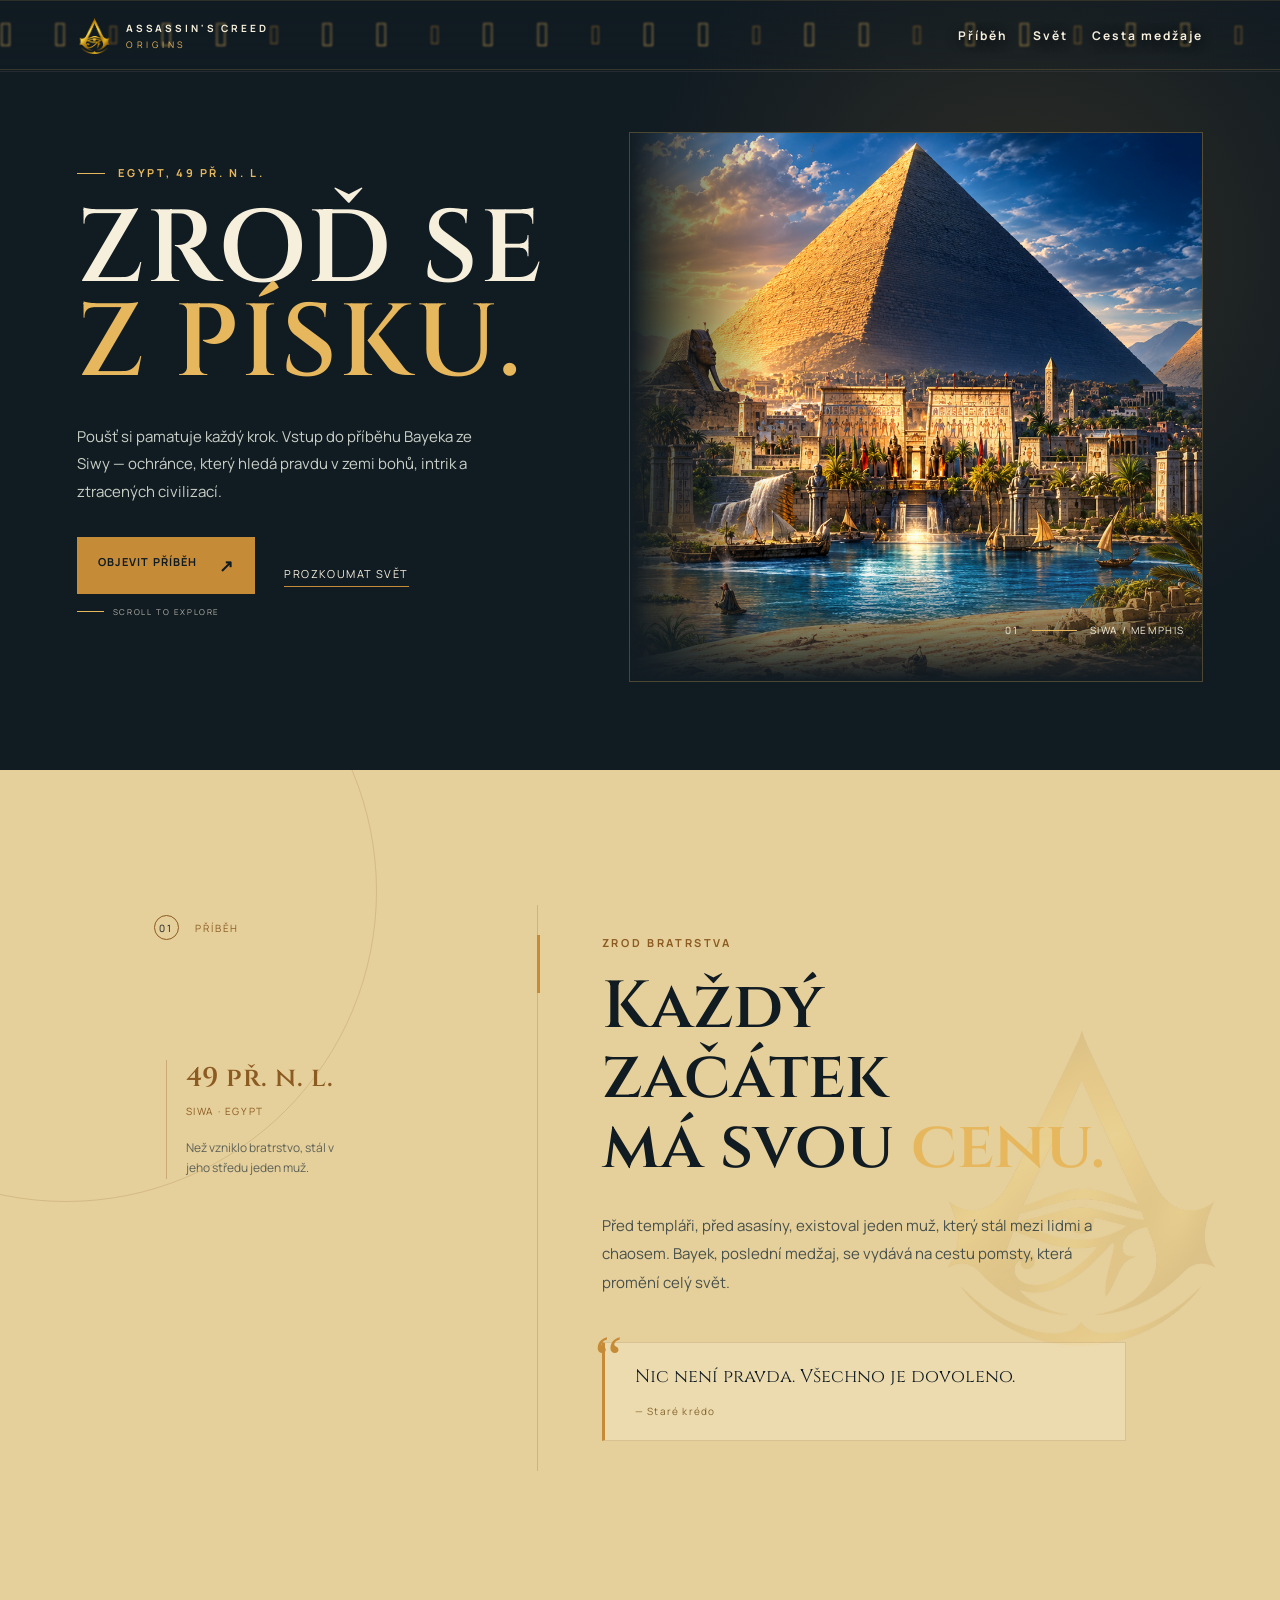
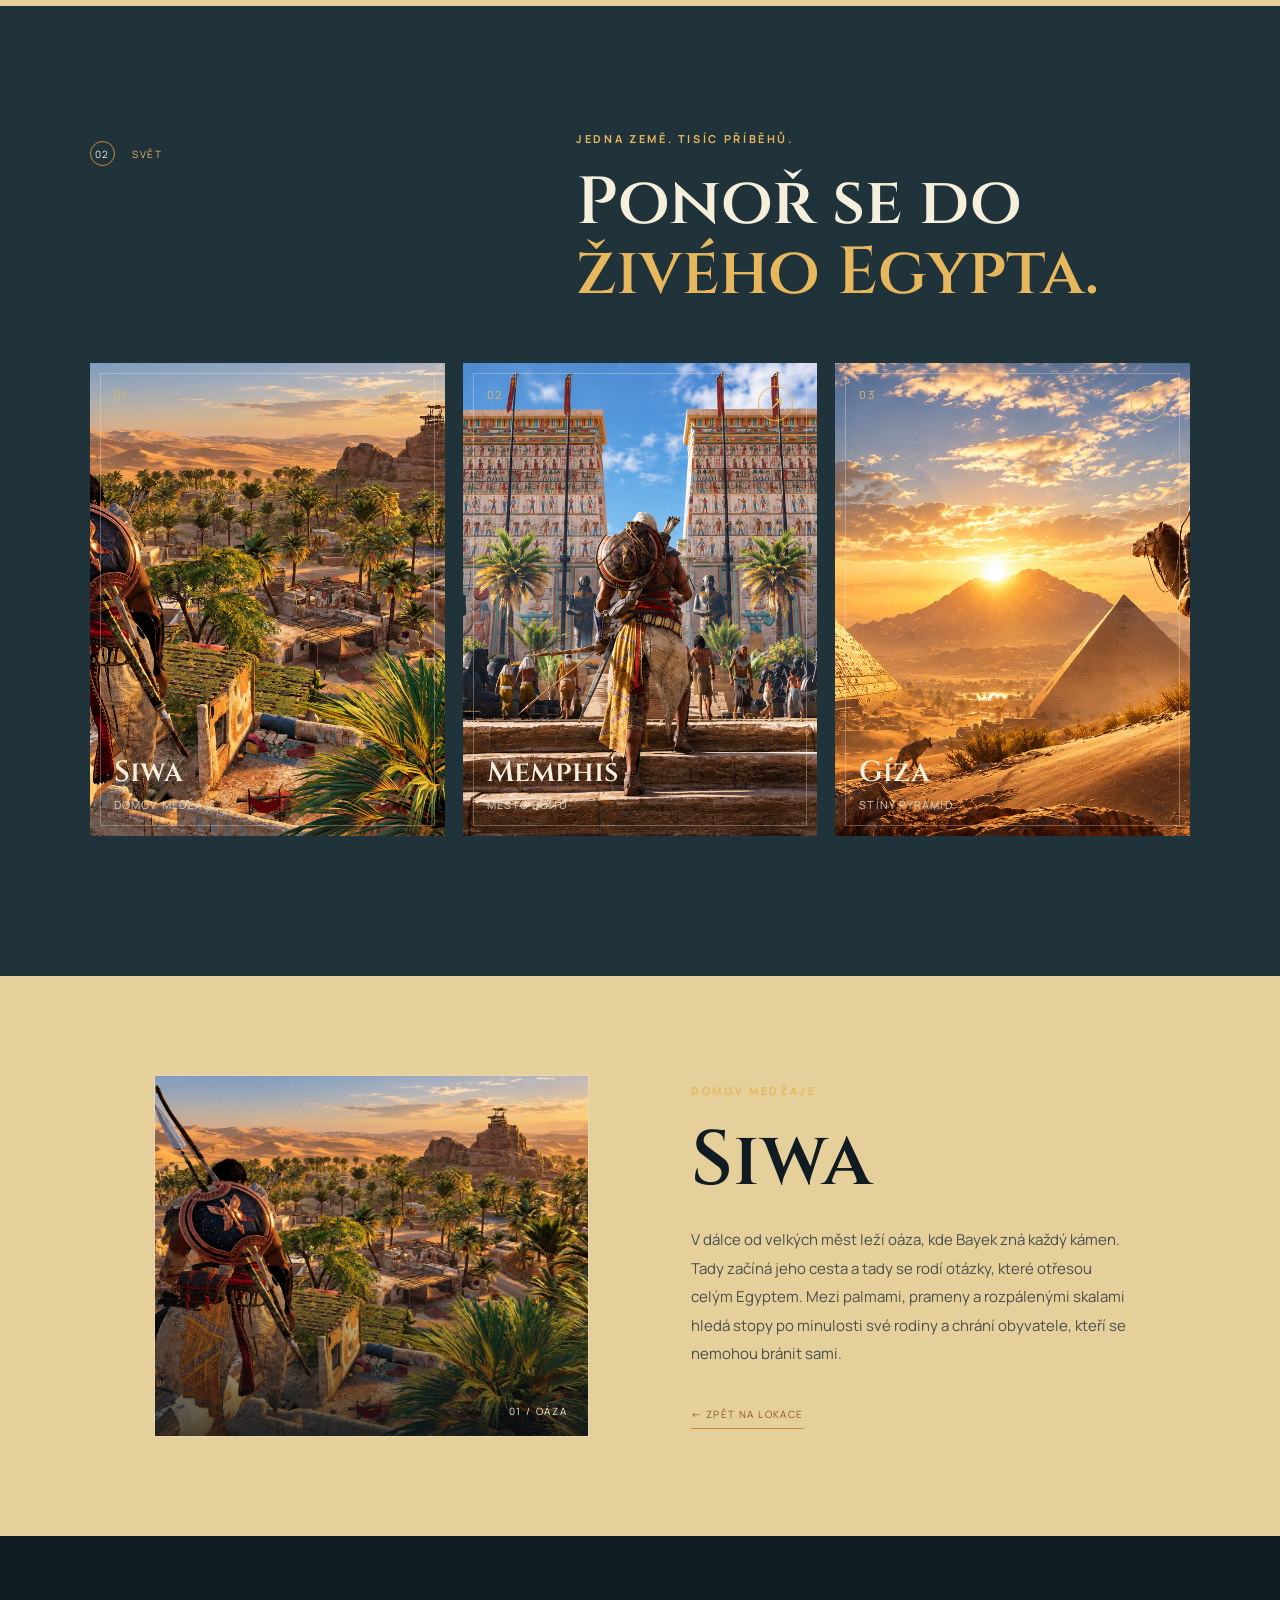
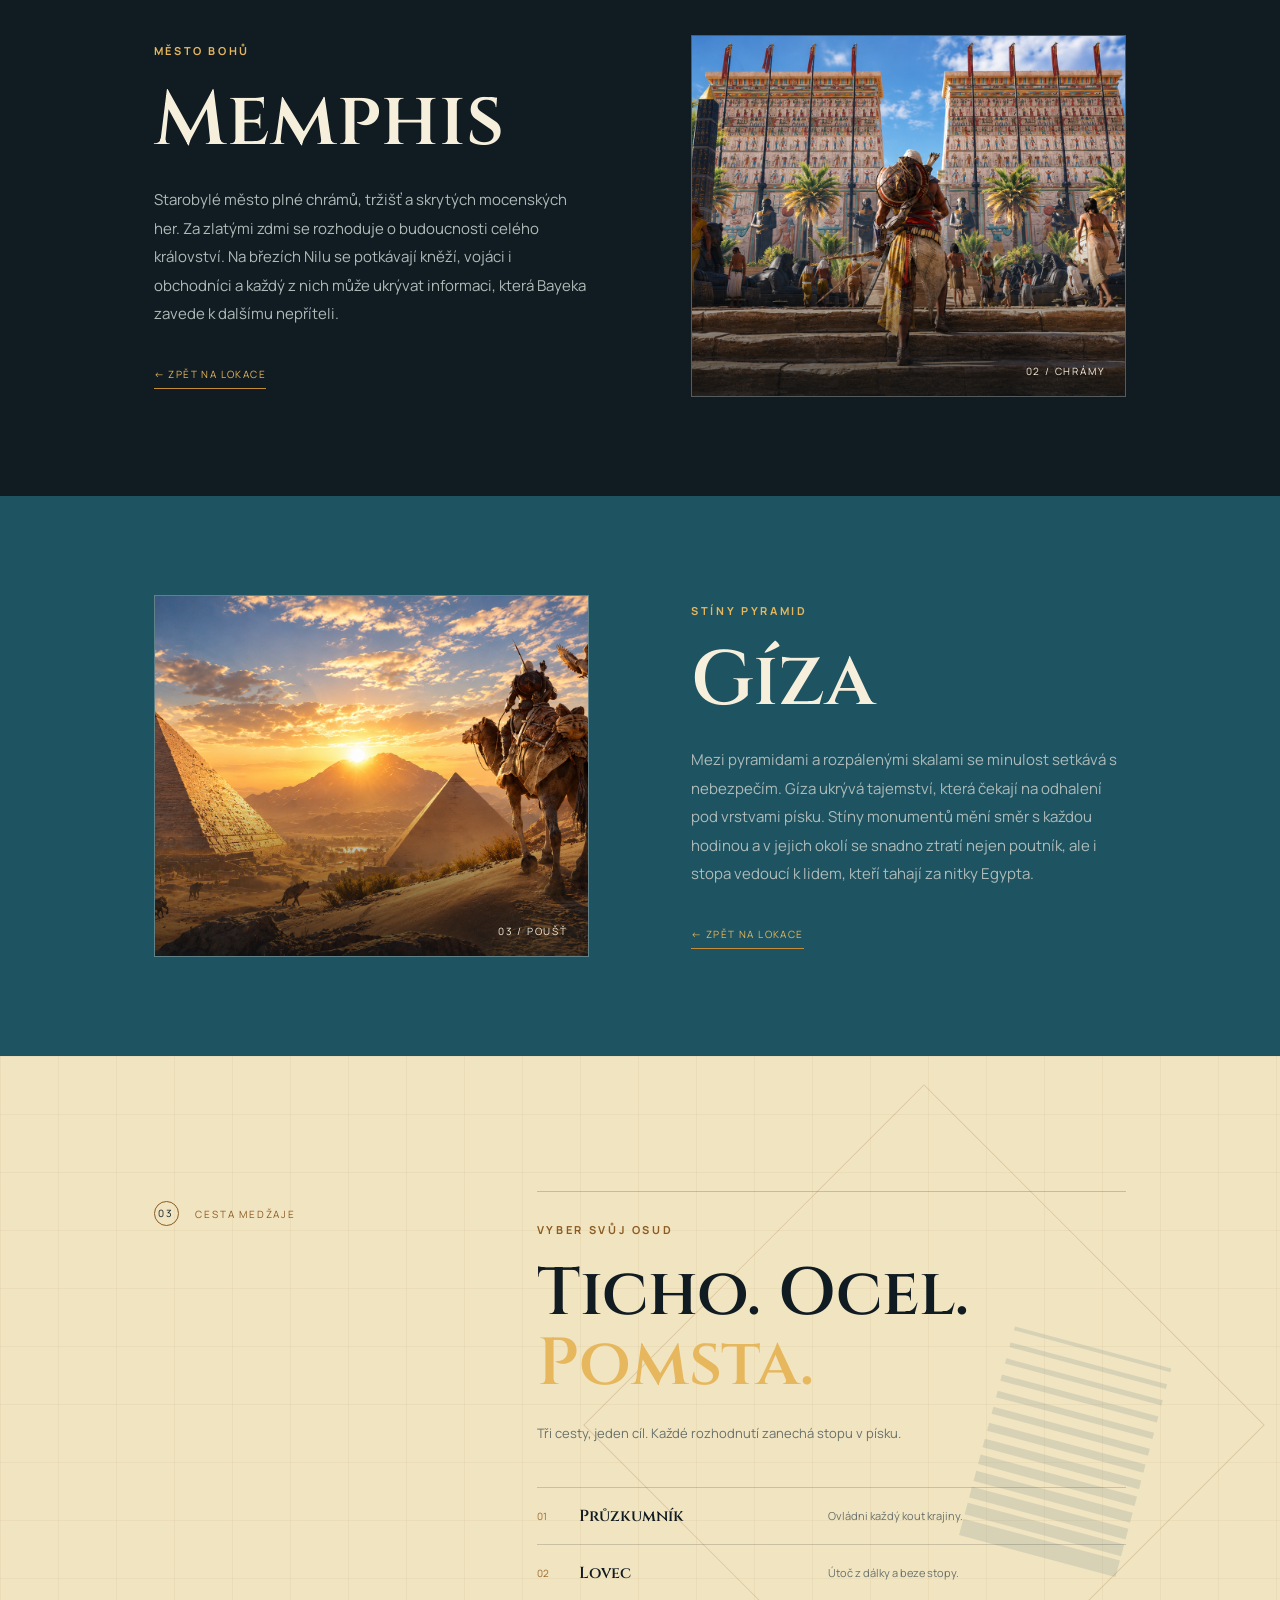
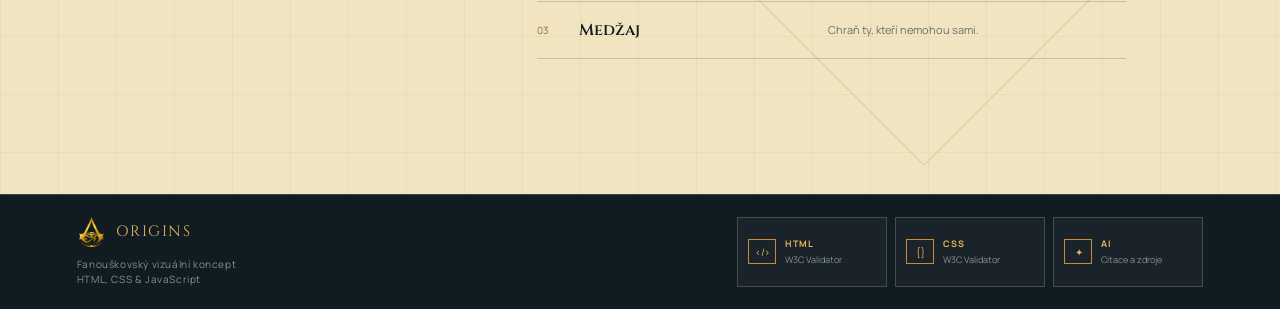
==== index.html @ 83dea623 "Expand location descriptions Co-authored-by: Copilot <223556219+Copilot@users.noreply.github.com>" ====
<!doctype html>
<html lang="cs">

<head>
  <meta charset="utf-8">
  <meta name="viewport" content="width=device-width, initial-scale=1">
  <meta name="description"
    content="Fanouškovský vizuální koncept pro Assassin's Creed Origins — cesta Bayeka po starověkém Egyptě.">
  <title>Origins — Zroď se z písku</title>
  <link rel="icon" type="image/svg+xml" href="favicon.svg">
  <link rel="preconnect" href="https://fonts.googleapis.com">
  <link rel="preconnect" href="https://fonts.gstatic.com" crossorigin>
  <link
    href="https://fonts.googleapis.com/css2?family=Cinzel:wght@500;600;700;800&family=Manrope:wght@400;500;600;700&display=swap"
    rel="stylesheet">
  <link rel="stylesheet" href="styles.css">
</head>

<body>
  <div class="site-shell">
    <header class="site-header">
      <a class="brand" href="#top" aria-label="Origins, úvod">
        <img class="brand-mark" src="images/logo.png" alt="">
        <span class="brand-copy">
          <strong>ASSASSIN'S CREED</strong>
          <small>ORIGINS</small>
        </span>
      </a>

      <nav class="main-nav" aria-label="Hlavní navigace">
        <a href="#pribeh">Příběh</a>
        <a href="#svet">Svět</a>
        <a href="#cesta">Cesta medžaje</a>
      </nav>
    </header>

    <main id="top">
      <section class="hero" aria-labelledby="hero-title">
        <div class="hero-copy">
          <p class="eyebrow"><span></span> Egypt, 49 př. n. l.</p>
          <h1 id="hero-title">ZROĎ SE<br><em>Z PÍSKU.</em></h1>
          <p class="hero-intro">Poušť si pamatuje každý krok. Vstup do příběhu Bayeka ze Siwy — ochránce, který hledá
            pravdu v zemi bohů, intrik a ztracených civilizací.</p>
          <div class="hero-actions">
            <div class="primary-action-group">
              <a class="button button-primary" href="#pribeh">Objevit příběh <span aria-hidden="true">↗</span></a>
              <div class="scroll-cue" aria-hidden="true"><span></span> SCROLL TO EXPLORE</div>
            </div>
            <a class="text-link" href="#svet">Prozkoumat svět</a>
          </div>
        </div>
        <div class="hero-art">
          <img class="hero-image" src="images/intro.png"
            alt="Egyptská krajina s pyramidami, vodou a chrámem při západu slunce">
          <div class="hero-caption"><span>01</span><span class="caption-line"></span><span>SIWA / MEMPHIS</span></div>
        </div>
      </section>

      <section class="hieroglyph-strip" aria-label="Pohyblivý pás egyptských hieroglyfů">
        <div class="hieroglyph-track" aria-hidden="true">
          <div class="glyph-run">
            <span>𓂀</span><span>𓆣</span><span>𓅃</span><span>𓋹</span><span>𓇳</span><span>𓊹</span><span>𓏏</span><span>𓆓</span><span>𓅓</span><span>𓎛</span><span>𓂋</span><span>𓃀</span>
          </div>
          <div class="glyph-run">
            <span>𓂀</span><span>𓆣</span><span>𓅃</span><span>𓋹</span><span>𓇳</span><span>𓊹</span><span>𓏏</span><span>𓆓</span><span>𓅓</span><span>𓎛</span><span>𓂋</span><span>𓃀</span>
          </div>
          <div class="glyph-run">
            <span>𓂀</span><span>𓆣</span><span>𓅃</span><span>𓋹</span><span>𓇳</span><span>𓊹</span><span>𓏏</span><span>𓆓</span><span>𓅓</span><span>𓎛</span><span>𓂋</span><span>𓃀</span>
          </div>
          <div class="glyph-run">
            <span>𓂀</span><span>𓆣</span><span>𓅃</span><span>𓋹</span><span>𓇳</span><span>𓊹</span><span>𓏏</span><span>𓆓</span><span>𓅓</span><span>𓎛</span><span>𓂋</span><span>𓃀</span>
          </div>
        </div>
      </section>

      <section class="intro-section section-grid" id="pribeh" aria-labelledby="story-title">
        <div class="story-aside">
          <div class="section-label"><span>01</span> PŘÍBĚH</div>
          <div class="story-aside-copy">
            <strong>49 př. n. l.</strong>
            <span>Siwa · Egypt</span>
            <p>Než vzniklo bratrstvo, stál v jeho středu jeden muž.</p>
          </div>
        </div>
        <div class="section-content story-content">
          <p class="eyebrow">Zrod bratrstva</p>
          <h2 id="story-title">Každý začátek<br>má svou <em>cenu.</em></h2>
          <p class="body-copy">Před templáři, před asasíny, existoval jeden muž, který stál mezi lidmi a chaosem. Bayek,
            poslední medžaj, se vydává na cestu pomsty, která promění celý svět.</p>
          <div class="quote">
            <span class="quote-mark">“</span>
            <p>Nic není pravda. Všechno je dovoleno.</p>
            <small>— Staré krédo</small>
          </div>
        </div>
      </section>

      <section class="world-section" id="svet" aria-labelledby="world-title">
        <div class="world-heading">
          <div class="section-label"><span>02</span> SVĚT</div>
          <div>
            <p class="eyebrow">Jedna země. Tisíc příběhů.</p>
            <h2 id="world-title">Ponoř se do<br><em>živého Egypta.</em></h2>
          </div>
        </div>
        <div class="location-grid">
          <article class="location-card card-siwa" data-target="siwa" tabindex="0">
            <img class="location-image" src="images/siwa.png" alt="Pouštní krajina v Siwě">
            <div class="card-number">01</div>
            <div class="card-info">
              <h3>Siwa</h3>
              <p>Domov medžaje</p>
            </div>
            <a href="#siwa" aria-label="Více o Siwě">↗</a>
          </article>
          <article class="location-card card-memphis" data-target="memphis" tabindex="0">
            <img class="location-image" src="images/memphis.png" alt="Starověký Memphis v Egyptě">
            <div class="card-number">02</div>
            <div class="card-info">
              <h3>Memphis</h3>
              <p>Město bohů</p>
            </div>
            <a href="#memphis" aria-label="Více o Memphisu">↗</a>
          </article>
          <article class="location-card card-giza" data-target="giza" tabindex="0">
            <img class="location-image" src="images/Gíza.png" alt="Pyramidy v Gíze">
            <div class="card-number">03</div>
            <div class="card-info">
              <h3>Gíza</h3>
              <p>Stíny pyramid</p>
            </div>
            <a href="#giza" aria-label="Více o Gíze">↗</a>
          </article>
        </div>
      </section>

      <section class="location-detail detail-siwa" id="siwa" aria-labelledby="siwa-title">
        <div class="detail-image">
          <img src="images/siwa.png" alt="Pouštní krajina v Siwě">
          <span>01 / OÁZA</span>
        </div>
        <div class="detail-copy">
          <p class="eyebrow">Domov medžaje</p>
          <h2 id="siwa-title">Siwa</h2>
          <p>V dálce od velkých měst leží oáza, kde Bayek zná každý kámen. Tady začíná jeho cesta a tady se rodí otázky,
            které otřesou celým Egyptem. Mezi palmami, prameny a rozpálenými skalami hledá stopy po minulosti své rodiny
            a chrání obyvatele, kteří se nemohou bránit sami.</p>
          <a class="detail-back" href="#svet">← Zpět na lokace</a>
        </div>
      </section>

      <section class="location-detail detail-memphis" id="memphis" aria-labelledby="memphis-title">
        <div class="detail-copy">
          <p class="eyebrow">Město bohů</p>
          <h2 id="memphis-title">Memphis</h2>
          <p>Starobylé město plné chrámů, tržišť a skrytých mocenských her. Za zlatými zdmi se rozhoduje o budoucnosti
            celého království. Na březích Nilu se potkávají kněží, vojáci i obchodníci a každý z nich může ukrývat
            informaci, která Bayeka zavede k dalšímu nepříteli.</p>
          <a class="detail-back" href="#svet">← Zpět na lokace</a>
        </div>
        <div class="detail-image">
          <img src="images/memphis.png" alt="Starověký Memphis v Egyptě">
          <span>02 / CHRÁMY</span>
        </div>
      </section>

      <section class="location-detail detail-giza" id="giza" aria-labelledby="giza-title">
        <div class="detail-image">
          <img src="images/Gíza.png" alt="Pyramidy v Gíze s jezdcem na velbloudu">
          <span>03 / POUŠŤ</span>
        </div>
        <div class="detail-copy">
          <p class="eyebrow">Stíny pyramid</p>
          <h2 id="giza-title">Gíza</h2>
          <p>Mezi pyramidami a rozpálenými skalami se minulost setkává s nebezpečím. Gíza ukrývá tajemství, která čekají
            na odhalení pod vrstvami písku. Stíny monumentů mění směr s každou hodinou a v jejich okolí se snadno ztratí
            nejen poutník, ale i stopa vedoucí k lidem, kteří tahají za nitky Egypta.</p>
          <a class="detail-back" href="#svet">← Zpět na lokace</a>
        </div>
      </section>

      <section class="path-section section-grid" id="cesta" aria-labelledby="path-title">
        <div class="section-label"><span>03</span> CESTA MEDŽAJE</div>
        <div class="section-content path-content">
          <p class="eyebrow">Vyber svůj osud</p>
          <h2 id="path-title">Ticho. Ocel.<br><em>Pomsta.</em></h2>
          <p class="path-intro">Tři cesty, jeden cíl. Každé rozhodnutí zanechá stopu v písku.</p>
          <div class="path-list">
            <div><span>01</span><strong>Průzkumník</strong><small>Ovládni každý kout krajiny.</small></div>
            <div><span>02</span><strong>Lovec</strong><small>Útoč z dálky a beze stopy.</small></div>
            <div><span>03</span><strong>Medžaj</strong><small>Chraň ty, kteří nemohou sami.</small></div>
          </div>
        </div>
        <div class="scarab" aria-hidden="true">𓆣</div>
      </section>
    </main>

    <footer class="site-footer">
      <div class="footer-intro">
        <div class="footer-brand">
          <img src="images/logo.png" alt="Logo projektu Origins">
          <span>ORIGINS</span>
        </div>
        <p>Fanouškovský vizuální koncept<br>HTML, CSS &amp; JavaScript</p>
      </div>
      <div class="footer-tools" aria-label="Validace a dokumentace projektu">
        <a class="footer-tool" href="https://validator.w3.org/nu/" target="_blank" rel="noopener noreferrer"
          aria-label="Otevřít HTML validator W3C">
          <span class="validator-icon">&lt;/&gt;</span>
          <span><strong>HTML</strong><small>W3C Validator</small></span>
        </a>
        <a class="footer-tool" href="https://jigsaw.w3.org/css-validator/" target="_blank" rel="noopener noreferrer"
          aria-label="Otevřít CSS validator W3C">
          <span class="validator-icon">{ }</span>
          <span><strong>CSS</strong><small>W3C Validator</small></span>
        </a>
        <a class="footer-tool footer-citation" href="CITACE.md" aria-label="Otevřít AI citace a zdroje">
          <span class="validator-icon">✦</span>
          <span><strong>AI</strong><small>Citace a zdroje</small></span>
        </a>
      </div>
    </footer>
  </div>
  <script src="script.js" defer></script>
</body>

</html>
---- styles.css ----
:root {
  --ink: #111b22;
  --ink-soft: #20323a;
  --sand: #e5cf9b;
  --sand-light: #f1e4c1;
  --gold: #c68b37;
  --gold-light: #e6b75c;
  --cream: #f6efdc;
  --blue: #1e5362;
  --line: rgba(246, 239, 220, .2);
  --display: "Cinzel", Georgia, serif;
  --body: "Manrope", Arial, sans-serif;
}

* {
  box-sizing: border-box;
}

html {
  scroll-behavior: smooth;
}

body {
  margin: 0;
  color: var(--cream);
  background: var(--ink);
  font-family: var(--body);
}

::selection {
  background: var(--gold);
  color: var(--ink);
}

a {
  color: inherit;
  text-decoration: none;
}

.site-shell {
  overflow: hidden;
  background: var(--ink);
}

.site-header {
  align-items: center;
  background: linear-gradient(180deg, rgba(17, 27, 34, .42), rgba(17, 27, 34, .18));
  border-bottom: 1px solid rgba(246, 239, 220, .08);
  display: flex;
  justify-content: space-between;
  left: 0;
  padding: 17px 6vw;
  position: fixed;
  right: 0;
  top: 0;
  z-index: 4;
}

.brand {
  align-items: center;
  display: flex;
  gap: 13px;
}

.brand-mark {
  height: 36px;
  object-fit: contain;
  width: 36px;
}

.brand-copy {
  display: grid;
  letter-spacing: .18em;
}

.brand-copy strong {
  font-size: 10px;
}

.brand-copy small {
  color: var(--gold-light);
  font-size: 9px;
  letter-spacing: .42em;
  margin-top: 3px;
}

.main-nav {
  align-items: center;
  display: flex;
  gap: 24px;
  justify-content: flex-end;
}

.main-nav a {
  color: var(--cream);
  font-size: 12px;
  font-weight: 700;
  letter-spacing: .17em;
  padding: 10px 0;
  position: relative;
  text-shadow: 0 2px 12px rgba(0, 0, 0, .9);
  white-space: nowrap;
}

.main-nav a::after {
  background: var(--gold-light);
  bottom: 3px;
  content: "";
  height: 2px;
  left: 0;
  position: absolute;
  transform: scaleX(0);
  transform-origin: right;
  transition: transform .25s ease;
  width: 100%;
}

.main-nav a:hover::after,
.main-nav a:focus-visible::after {
  transform: scaleX(1);
  transform-origin: left;
}

.main-nav a:hover,
.main-nav a:focus-visible,
.text-link:hover,
.text-link:focus-visible {
  color: var(--gold-light);
}

.main-nav a:hover,
.main-nav a:focus-visible {
  text-shadow: 0 2px 14px rgba(230, 183, 92, .45);
}

.hero {
  background: radial-gradient(circle at 80% 33%, rgba(198, 139, 55, .16), transparent 34%), var(--ink);
  display: grid;
  grid-template-columns: 1fr 1.04fr;
  min-height: 760px;
  padding: 150px 6vw 70px;
  position: relative;
}

.hero-copy {
  align-self: center;
  max-width: 570px;
  position: relative;
  transform: translateY(-34px);
  z-index: 1;
}

.eyebrow {
  color: var(--gold-light);
  font-size: 11px;
  font-weight: 700;
  letter-spacing: .24em;
  margin: 0 0 23px;
  text-transform: uppercase;
}

.eyebrow span {
  background: var(--gold-light);
  display: inline-block;
  height: 1px;
  margin: 0 9px 3px 0;
  width: 28px;
}

h1,
h2,
h3 {
  font-family: var(--display);
  font-weight: 600;
  margin: 0;
}

h1 {
  font-size: clamp(52px, 8vw, 112px);
  letter-spacing: .02em;
  line-height: .92;
}

h1 em,
h2 em {
  color: var(--gold-light);
  font-style: normal;
}

.hero-intro {
  color: #cad0c7;
  font-size: 15px;
  line-height: 1.85;
  margin: 31px 0;
  max-width: 430px;
}

.hero-actions {
  align-items: center;
  display: flex;
  gap: 29px;
}

.primary-action-group {
  align-items: flex-start;
  display: flex;
  flex-direction: column;
}

.button {
  display: inline-flex;
  font-size: 11px;
  font-weight: 700;
  letter-spacing: .1em;
  padding: 17px 21px;
  text-transform: uppercase;
}

.button-primary {
  background: var(--gold);
  color: var(--ink);
  transition: background .25s ease, transform .25s ease, box-shadow .25s ease;
}

.button-primary:hover,
.button-primary:focus-visible {
  background: var(--gold-light);
  box-shadow: 0 10px 24px rgba(198, 139, 55, .24);
  transform: translateY(-3px);
}

.button-primary span {
  font-size: 17px;
  margin-left: 22px;
}

.text-link {
  border-bottom: 1px solid var(--gold);
  color: var(--cream);
  font-size: 11px;
  letter-spacing: .13em;
  padding-bottom: 5px;
  text-transform: uppercase;
}

.hero-art {
  align-self: center;
  border: 1px solid rgba(230, 183, 92, .28);
  height: 550px;
  overflow: hidden;
  position: relative;
  transform: translateY(-18px);
}

.hero-art::after {
  background: linear-gradient(90deg, var(--ink) 0%, transparent 24%), linear-gradient(0deg, var(--ink) 0%, transparent 20%), linear-gradient(135deg, transparent 58%, rgba(198, 139, 55, .18));
  content: "";
  inset: 0;
  position: absolute;
}

.hero-image {
  height: 100%;
  object-fit: cover;
  object-position: center 42%;
  transition: transform 1.2s cubic-bezier(.2, .8, .2, 1);
  width: 100%;
}

.hero-art:hover .hero-image {
  transform: scale(1.04);
}

.hero-caption {
  align-items: center;
  bottom: 8%;
  display: flex;
  font-size: 10px;
  gap: 13px;
  letter-spacing: .16em;
  position: absolute;
  right: 3%;
  z-index: 2;
}

.caption-line {
  background: var(--gold-light);
  display: block;
  height: 1px;
  width: 45px;
}

.scroll-cue {
  align-items: center;
  animation: scroll-cue-fade 2.4s ease-in-out infinite;
  display: flex;
  color: rgba(246, 239, 220, .72);
  font-size: 8px;
  gap: 9px;
  letter-spacing: .2em;
  margin-top: 12px;
  white-space: nowrap;
}

.scroll-cue span {
  background: var(--gold-light);
  display: block;
  height: 1px;
  width: 27px;
}

@keyframes scroll-cue-fade {
  0%, 100% {
    opacity: .45;
    transform: translateX(0);
  }

  50% {
    opacity: 1;
    transform: translateX(5px);
  }
}

.hieroglyph-strip {
  background: transparent;
  border-bottom: 1px solid rgba(230, 183, 92, .25);
  border-top: 1px solid rgba(230, 183, 92, .25);
  height: 70px;
  overflow: hidden;
  pointer-events: none;
  position: fixed;
  top: 0;
  width: 100%;
  z-index: 2;
  opacity: .92;
}

.hieroglyph-track {
  align-items: center;
  animation: glyph-marquee 24s linear infinite;
  display: flex;
  width: max-content;
  height: 100%;
  overflow: hidden;
  white-space: nowrap;
}

.glyph-run {
  align-items: center;
  color: var(--gold-light);
  display: inline-flex;
  flex-shrink: 0;
  font-family: Georgia, serif;
  font-size: 34px;
  gap: 42px;
  filter: blur(1.2px);
  line-height: 1;
  padding-right: 42px;
  will-change: transform;
}

.motto-glyphs {
  color: var(--cream);
  font-size: 25px;
  letter-spacing: .08em;
}

.glyph-run span:nth-child(3n) {
  color: var(--gold);
  font-size: 27px;
}

.moving-logo {
  display: block;
  height: 42px;
  object-fit: contain;
  width: 42px;
}

@keyframes glyph-marquee {
  from {
    transform: translateX(-50%);
  }

  to {
    transform: translateX(0);
  }
}

.section-grid {
  display: grid;
  gap: 8vw;
  grid-template-columns: 1fr 2.1fr;
  padding: 135px 12vw;
}

.section-label {
  color: var(--gold-light);
  font-size: 10px;
  letter-spacing: .18em;
  padding-top: 10px;
}

.section-label span {
  border: 1px solid var(--gold);
  border-radius: 50%;
  color: var(--cream);
  display: inline-grid;
  height: 25px;
  margin-right: 13px;
  place-items: center;
  width: 25px;
}

.story-aside {
  position: relative;
  z-index: 1;
}

.story-aside-copy {
  border-left: 1px solid rgba(140, 91, 34, .3);
  display: grid;
  gap: 8px;
  margin: 120px 0 0 12px;
  max-width: 190px;
  padding-left: 19px;
}

.story-aside-copy strong {
  color: #8c5b22;
  font-family: var(--display);
  font-size: 27px;
  font-weight: 600;
  letter-spacing: .02em;
}

.story-aside-copy span {
  color: #8c5b22;
  font-size: 10px;
  letter-spacing: .16em;
  text-transform: uppercase;
}

.story-aside-copy p {
  color: #5d6257;
  font-size: 12px;
  line-height: 1.7;
  margin: 12px 0 0;
}

.intro-section {
  background: var(--sand);
  color: var(--ink);
  min-height: 610px;
  overflow: hidden;
  position: relative;
}

.intro-section::before {
  border: 1px solid rgba(140, 91, 34, .18);
  border-radius: 50%;
  content: "";
  height: 620px;
  left: -245px;
  position: absolute;
  top: -190px;
  width: 620px;
}

.intro-section::after {
  background: url("images/logo.png") center / contain no-repeat;
  content: "";
  height: 320px;
  position: absolute;
  right: 3vw;
  top: 50%;
  transform: translateY(-50%);
  width: 320px;
  opacity: .12;
}

.intro-section .section-label,
.intro-section .eyebrow {
  color: #8c5b22;
}

.intro-section .section-label span {
  border-color: #8c5b22;
  color: var(--ink);
}

.story-content {
  border-left: 1px solid rgba(140, 91, 34, .25);
  padding: 30px 0 30px 5vw;
  position: relative;
  z-index: 1;
}

.story-content::before {
  background: var(--gold);
  content: "";
  height: 58px;
  left: -1px;
  position: absolute;
  top: 30px;
  width: 3px;
}

h2 {
  font-size: clamp(38px, 5.2vw, 72px);
  line-height: 1.05;
}

.body-copy {
  color: #47504b;
  font-size: 15px;
  line-height: 1.9;
  margin: 29px 0 0;
  max-width: 580px;
}

.quote {
  background: rgba(255, 248, 224, .28);
  border: 1px solid rgba(140, 91, 34, .2);
  border-left: 3px solid var(--gold);
  margin-top: 45px;
  max-width: 590px;
  padding: 21px 25px 20px 30px;
  position: relative;
}

.quote-mark {
  color: var(--gold);
  font-family: Georgia, serif;
  font-size: 62px;
  left: -10px;
  position: absolute;
  top: -21px;
}

.quote p {
  font-family: var(--display);
  font-size: 18px;
  margin: 0 0 9px;
}

.quote small {
  color: #85652e;
  font-size: 10px;
  letter-spacing: .12em;
}

.world-section {
  background: var(--ink-soft);
  padding: 125px 6vw 140px;
}

.world-heading {
  align-items: end;
  display: flex;
  gap: 14vw;
  margin: 0 auto 54px;
  max-width: 1100px;
}

.world-heading .section-label {
  align-self: start;
  flex: 1;
}

.world-heading>div:last-child {
  flex: 2;
}

.location-grid {
  display: grid;
  gap: 18px;
  grid-template-columns: repeat(3, 1fr);
  margin: auto;
  max-width: 1100px;
}

.location-card::after {
  border: 1px solid rgba(246, 239, 220, .3);
  content: "";
  inset: 10px;
  pointer-events: none;
  position: absolute;
  z-index: 1;
}

.location-card {
  aspect-ratio: .75;
  background-color: #36545b;
  display: flex;
  flex-direction: column;
  justify-content: space-between;
  min-height: 390px;
  overflow: hidden;
  padding: 24px;
  position: relative;
  cursor: pointer;
  transform: translateZ(0);
  transition: transform .55s cubic-bezier(.2, .8, .2, 1), box-shadow .55s ease;
}

.location-card:hover,
.location-card:focus-within {
  box-shadow: 0 30px 60px rgba(0, 0, 0, .58);
  transform: translateY(-8px);
  z-index: 5;
}

.location-image {
  height: 100%;
  inset: 0;
  object-fit: cover;
  position: absolute;
  transition: object-fit .55s ease, transform .7s cubic-bezier(.2, .8, .2, 1);
  width: 100%;
}

.location-card:hover .location-image,
.location-card:focus-within .location-image {
  object-fit: contain;
  transform: scale(1);
}

.location-card::before {
  background: linear-gradient(180deg, transparent 35%, rgba(10, 18, 22, .88));
  content: "";
  inset: 0;
  position: absolute;
}

.card-siwa {
  background-image: linear-gradient(140deg, #aa7c49, #26434d);
}

.card-memphis {
  background-image: linear-gradient(140deg, #b68b49, #183640);
}

.card-giza {
  background-image: linear-gradient(140deg, #c7a269, #324c4d);
}

.location-image,
.card-number,
.card-info,
.location-card>a {
  position: relative;
  z-index: 1;
}

.card-number,
.card-info,
.location-card>a {
  z-index: 2;
}

.location-image {
  inset: 0;
  position: absolute;
  z-index: 0;
}

.card-number {
  color: var(--gold-light);
  font-size: 11px;
  letter-spacing: .13em;
}

.card-info h3 {
  font-size: 29px;
}

.card-info p {
  color: #cdd1c5;
  font-size: 11px;
  letter-spacing: .1em;
  margin: 5px 0 0;
  text-transform: uppercase;
}

.location-card>a {
  align-self: end;
  border: 1px solid var(--gold-light);
  border-radius: 50%;
  color: var(--gold-light);
  font-size: 19px;
  height: 35px;
  line-height: 32px;
  position: absolute;
  right: 24px;
  text-align: center;
  top: 23px;
  width: 35px;
  transition: background .25s ease, color .25s ease, transform .25s ease;
}

.location-card:hover>a,
.location-card:focus-within>a {
  background: var(--gold-light);
  color: var(--ink);
  transform: rotate(45deg);
}

.location-detail {
  align-items: center;
  display: grid;
  gap: 8vw;
  grid-template-columns: 1fr 1fr;
  min-height: 560px;
  padding: 90px 12vw;
  scroll-margin-top: 110px;
}

.detail-siwa {
  background: var(--sand);
  color: var(--ink);
}

.detail-memphis {
  background: var(--ink);
  color: var(--cream);
}

.detail-giza {
  background: var(--blue);
  color: var(--cream);
}

.detail-image {
  border: 1px solid rgba(246, 239, 220, .3);
  min-height: 360px;
  overflow: hidden;
  position: relative;
}

.detail-image::after {
  background: linear-gradient(0deg, rgba(10, 18, 22, .72), transparent 48%);
  content: "";
  inset: 0;
  pointer-events: none;
  position: absolute;
}

.detail-image img {
  display: block;
  height: 100%;
  min-height: 360px;
  object-fit: cover;
  transition: transform .7s cubic-bezier(.2, .8, .2, 1);
  width: 100%;
}

.detail-image:hover img {
  transform: scale(1.06);
}

.detail-image span {
  bottom: 18px;
  color: var(--cream);
  font-size: 10px;
  letter-spacing: .18em;
  position: absolute;
  right: 20px;
  z-index: 1;
}

.detail-copy {
  max-width: 470px;
}

.detail-copy h2 {
  font-size: clamp(48px, 6vw, 82px);
  margin-bottom: 25px;
}

.detail-copy>p:not(.eyebrow) {
  color: #aebbb8;
  font-size: 15px;
  line-height: 1.9;
  margin: 0 0 32px;
}

.detail-siwa .detail-copy>p:not(.eyebrow) {
  color: #47504b;
}

.detail-back {
  border-bottom: 1px solid var(--gold);
  color: var(--gold-light);
  display: inline-block;
  font-size: 10px;
  letter-spacing: .14em;
  padding-bottom: 7px;
  text-transform: uppercase;
}

.detail-siwa .detail-back {
  color: #8c5b22;
}

.path-section {
  background:
    linear-gradient(90deg, rgba(140, 91, 34, .06) 1px, transparent 1px) 0 0 / 58px 58px,
    linear-gradient(rgba(140, 91, 34, .06) 1px, transparent 1px) 0 0 / 58px 58px,
    var(--sand-light);
  color: var(--ink);
  min-height: 650px;
  overflow: hidden;
  position: relative;
}

.path-section::before {
  border: 1px solid rgba(140, 91, 34, .2);
  content: "";
  height: 480px;
  position: absolute;
  right: 9%;
  top: 50%;
  transform: translateY(-50%) rotate(45deg);
  width: 480px;
}

.path-section .section-label,
.path-section .eyebrow {
  color: #8c5b22;
}

.path-section .section-label span {
  border-color: #8c5b22;
  color: var(--ink);
}

.path-content {
  border-top: 1px solid rgba(17, 27, 34, .2);
  padding-top: 30px;
  position: relative;
  z-index: 1;
}

.path-intro {
  color: #68706a;
  font-size: 13px;
  line-height: 1.7;
  margin: 22px 0 0;
  max-width: 390px;
}

.path-list {
  margin-top: 43px;
  max-width: 600px;
}

.path-list div {
  align-items: center;
  border-top: 1px solid rgba(17, 27, 34, .18);
  display: grid;
  grid-template-columns: 42px 1fr 1.2fr;
  padding: 17px 0;
  transition: background-color .3s ease, padding .3s ease;
}

.path-list div:hover {
  background: rgba(255, 248, 224, .62);
  padding-left: 13px;
  padding-right: 13px;
}

.path-list div:last-child {
  border-bottom: 1px solid rgba(17, 27, 34, .18);
}

.path-list span {
  color: #9b6a2d;
  font-size: 10px;
}

.path-list strong {
  font-family: var(--display);
  font-size: 16px;
  font-weight: 600;
}

.path-list small {
  color: #68706a;
  font-size: 11px;
}

.scarab {
  color: rgba(30, 83, 98, .12);
  font-size: 300px;
  position: absolute;
  right: 8%;
  top: 25%;
  transform: rotate(15deg);
  animation: scarab-float 7s ease-in-out infinite;
}

@keyframes scarab-float {

  0%,
  100% {
    transform: translateY(0) rotate(15deg);
  }

  50% {
    transform: translateY(-18px) rotate(11deg);
  }
}

.site-footer {
  background: var(--ink);
  border-top: 1px solid var(--line);
  display: grid;
  gap: 24px;
  grid-template-columns: minmax(180px, .7fr) 1.5fr;
  padding: 22px 6vw;
}

.footer-intro {
  align-self: center;
}

.footer-brand {
  align-items: center;
  color: var(--gold-light);
  display: flex;
  font-family: var(--display);
  font-size: 15px;
  gap: 9px;
  letter-spacing: .1em;
}

.footer-brand img {
  height: 30px;
  object-fit: contain;
  width: 30px;
}

.footer-intro p {
  color: #849097;
  font-size: 10px;
  letter-spacing: .06em;
  line-height: 1.5;
  margin: 10px 0 0;
}

.footer-tools {
  display: grid;
  gap: 8px;
  grid-template-columns: repeat(3, minmax(100px, 150px));
  justify-content: end;
}

.footer-tool {
  align-items: center;
  background: rgba(246, 239, 220, .035);
  border: 1px solid var(--line);
  display: flex;
  gap: 9px;
  min-height: 52px;
  padding: 8px 10px;
  transition: background .3s ease, border-color .3s ease, transform .3s ease;
}

.footer-tool:hover,
.footer-tool:focus-visible {
  background: rgba(198, 139, 55, .16);
  border-color: var(--gold);
  transform: translateY(-2px);
}

.validator-icon {
  align-items: center;
  border: 1px solid var(--gold);
  color: var(--gold-light);
  display: inline-flex;
  font-family: var(--body);
  font-size: 10px;
  height: 25px;
  justify-content: center;
  letter-spacing: -.08em;
  width: 28px;
}

.footer-tool strong {
  color: var(--gold-light);
  display: block;
  font-size: 9px;
  letter-spacing: .12em;
}

.footer-tool small {
  color: #849097;
  display: block;
  font-size: 9px;
  margin-top: 3px;
}

@media (max-width: 760px) {
  .site-header {
    align-items: flex-start;
    padding: 14px 6vw;
  }

  .main-nav {
    flex-wrap: wrap;
    gap: 4px 18px;
    justify-content: flex-end;
    max-width: 55%;
  }

  .main-nav a {
    font-size: 9px;
    padding: 6px 0;
  }

  .hero {
    display: block;
    min-height: 760px;
    padding: 112px 8vw 105px;
  }

  .hero-copy {
    transform: translateY(-24px);
  }

  h1 {
    font-size: clamp(42px, 12vw, 52px);
    line-height: .96;
  }

  .hero-intro {
    font-size: 14px;
    line-height: 1.7;
    margin: 24px 0;
  }

  .hero-actions {
    align-items: flex-start;
    flex-wrap: wrap;
    gap: 20px;
  }

  .primary-action-group {
    width: 100%;
  }

  .hero-art {
    height: 330px;
    margin-top: 4px;
  }

  .hieroglyph-strip {
    height: 58px;
  }

  .glyph-run {
    font-size: 27px;
    gap: 28px;
    padding-right: 28px;
  }

  .scroll-cue {
    font-size: 7px;
    margin-top: 10px;
  }

  .section-grid {
    display: block;
    padding: 85px 8vw;
  }

  .intro-section {
    min-height: 0;
  }

  .intro-section::after {
    height: 190px;
    right: -35px;
    top: 23%;
    width: 190px;
  }

  .story-content {
    border-left: 0;
    padding: 0;
  }

  .story-content::before {
    display: none;
  }

  .section-label {
    margin-bottom: 47px;
  }

  .story-aside-copy {
    margin: 28px 0 44px;
    max-width: 240px;
  }

  .world-section {
    padding: 85px 8vw;
  }

  .world-heading {
    display: block;
  }

  .world-heading .section-label {
    margin-bottom: 47px;
  }

  .location-grid {
    grid-template-columns: 1fr;
  }

  .location-card {
    aspect-ratio: 1.15;
    min-height: 280px;
  }

  .location-card:hover,
  .location-card:focus-within {
    transform: translateY(-4px);
  }

  .location-detail {
    display: flex;
    flex-direction: column;
    gap: 42px;
    min-height: 0;
    padding: 75px 8vw;
  }

  .location-detail:nth-of-type(odd) .detail-image {
    order: -1;
  }

  .detail-image,
  .detail-image img {
    min-height: 260px;
    width: 100%;
  }

  .detail-copy {
    max-width: none;
  }

  .path-list div {
    gap: 8px;
    grid-template-columns: 30px 1fr;
  }

  .path-list small {
    grid-column: 2;
  }

  .path-section {
    min-height: 0;
  }

  .path-section::before {
    height: 260px;
    right: -135px;
    width: 260px;
  }

  .scarab {
    font-size: 180px;
    right: 0;
    top: 10%;
  }

  .site-footer {
    align-items: start;
    grid-template-columns: 1fr;
    gap: 20px;
    padding: 24px 8vw;
  }

  .footer-tools {
    grid-template-columns: 1fr;
    justify-content: stretch;
  }

  .footer-tool {
    min-height: 48px;
  }
}

@media (prefers-reduced-motion: reduce) {
  html {
    scroll-behavior: auto;
  }

  .hieroglyph-track,
  .scarab,
  .scroll-cue {
    animation: none;
  }
}
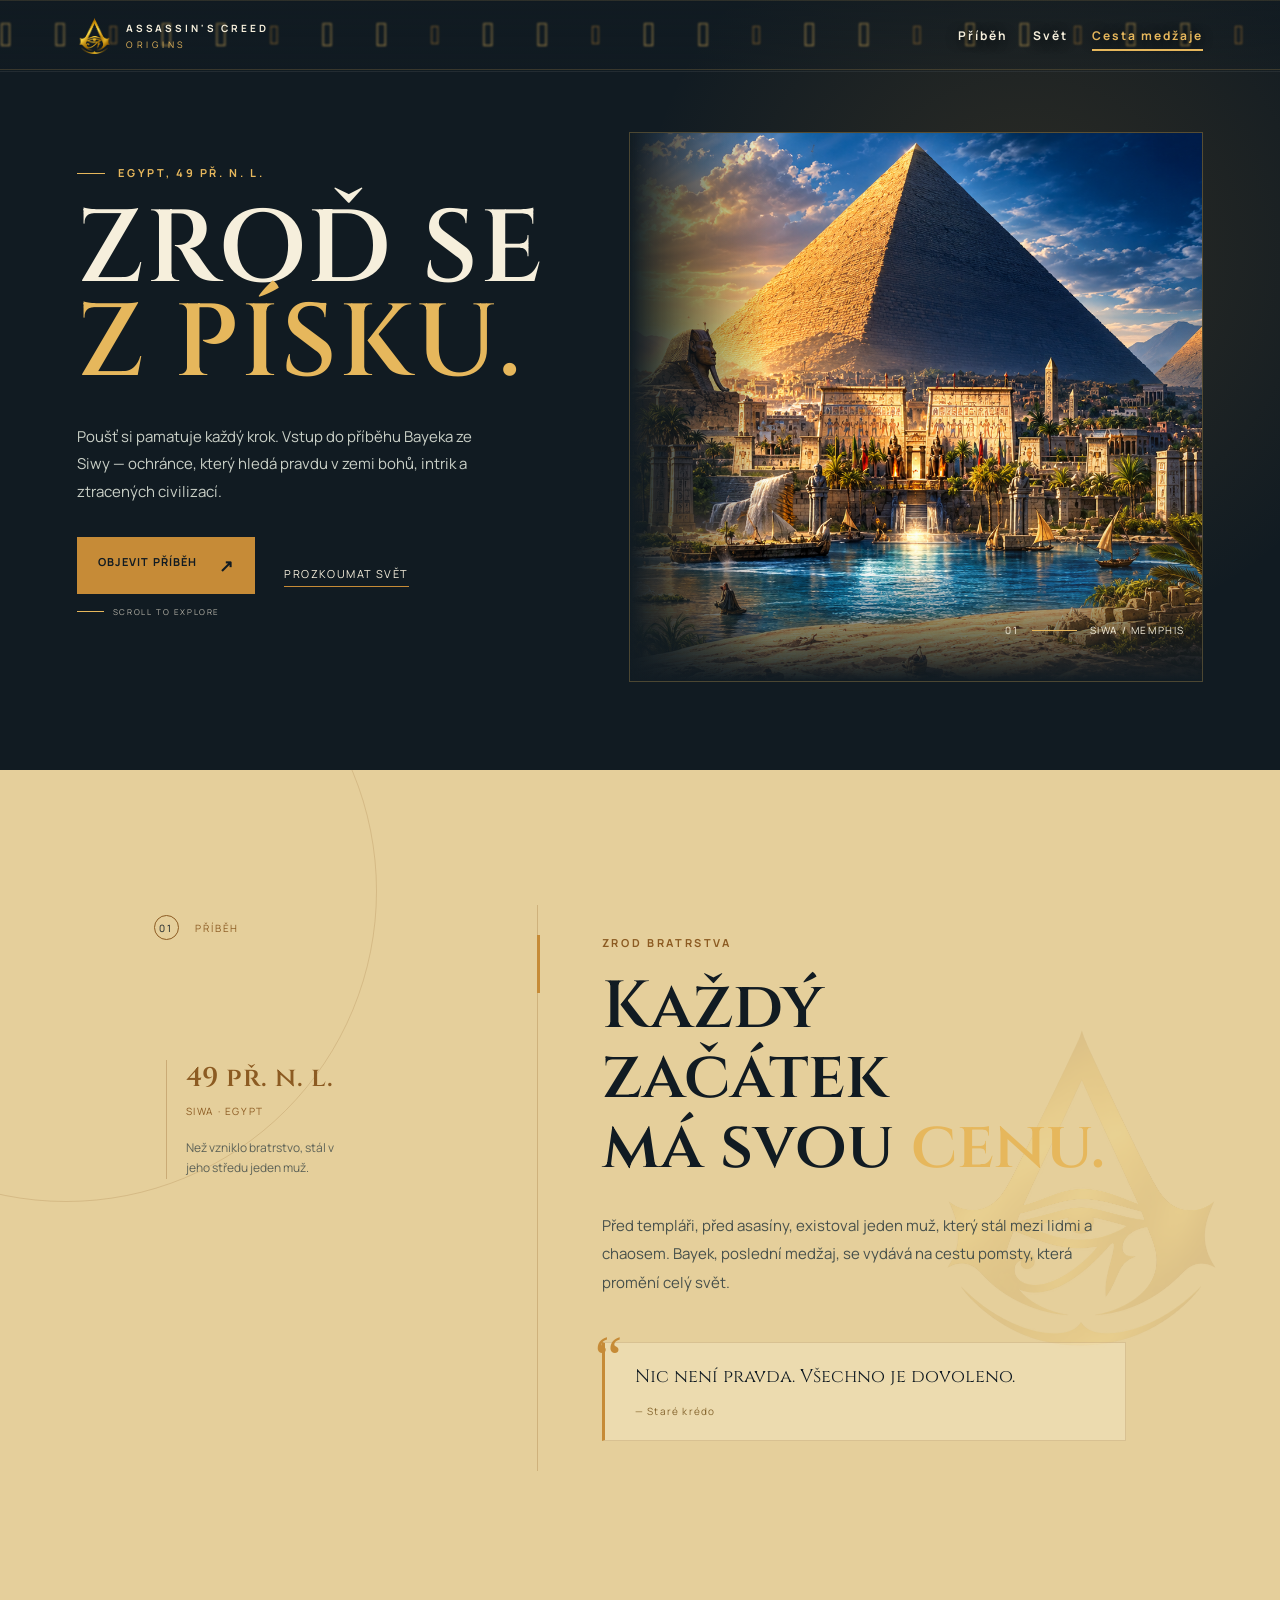
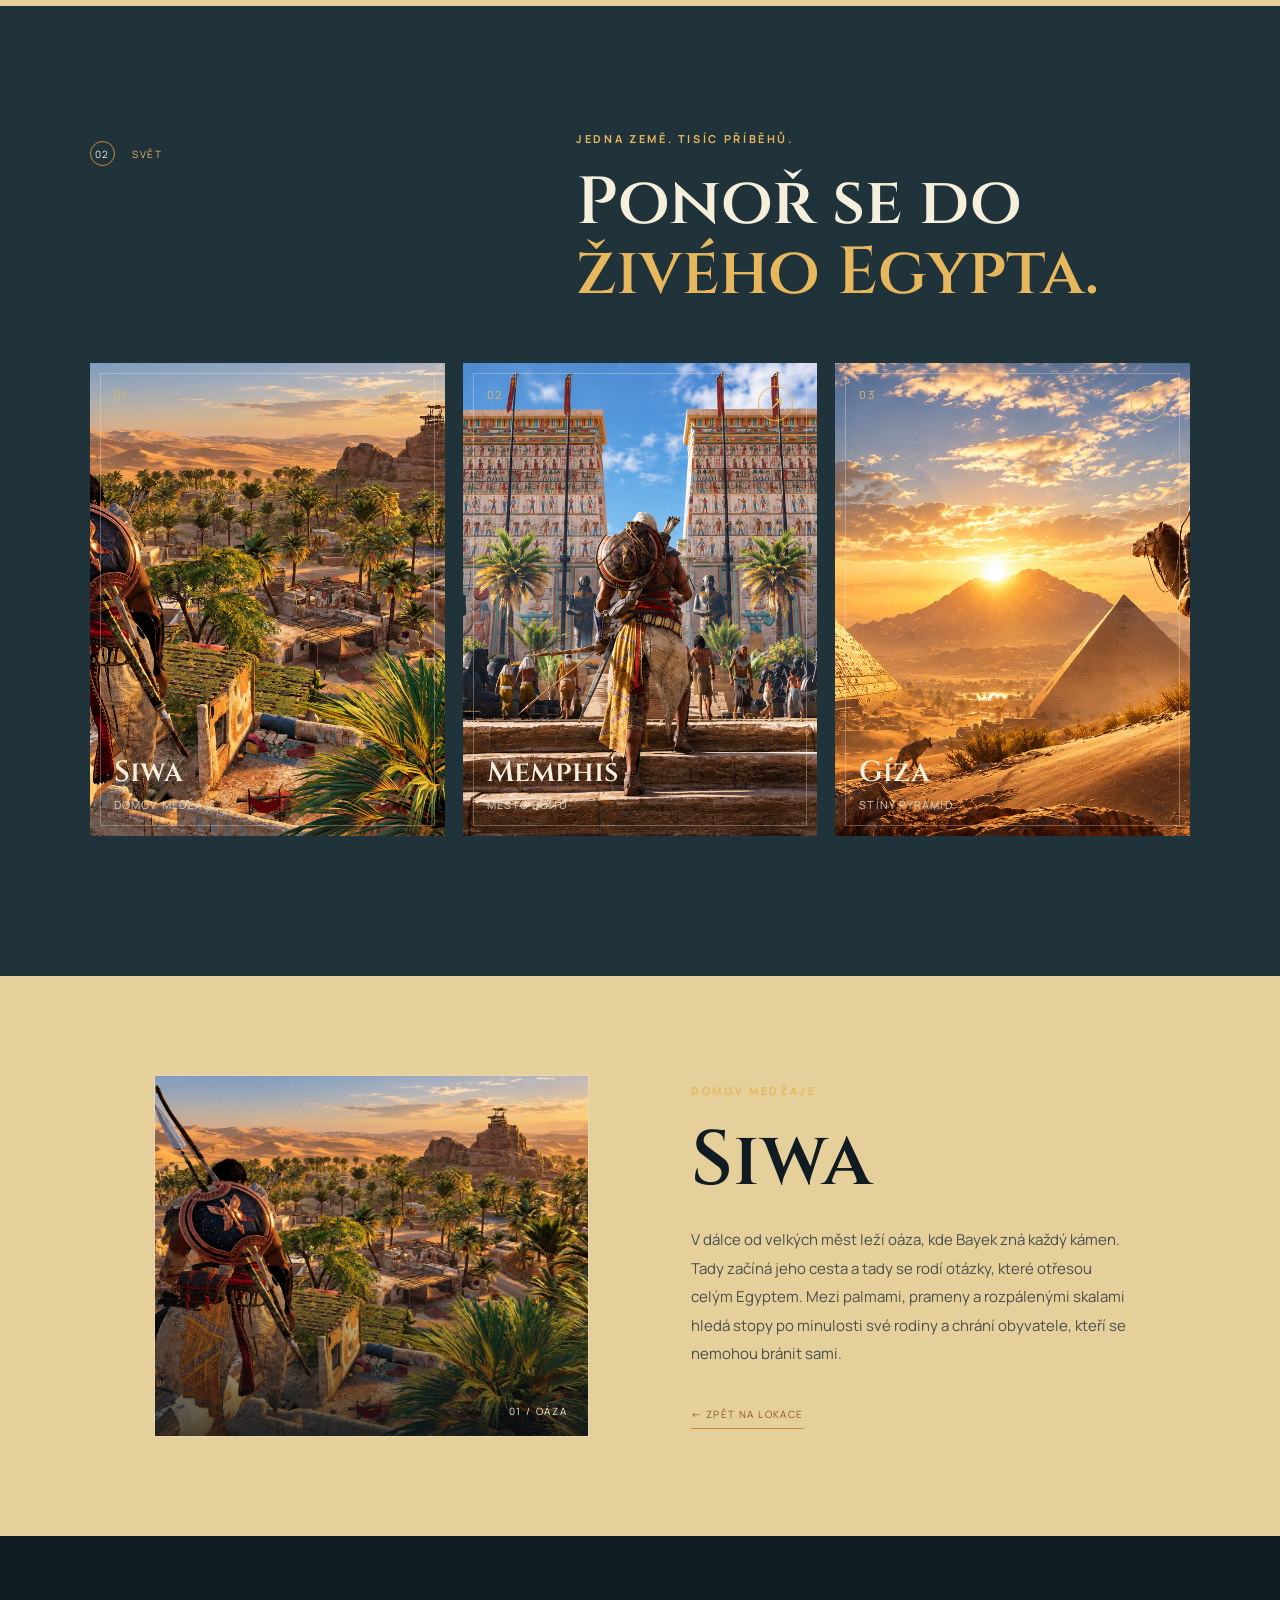
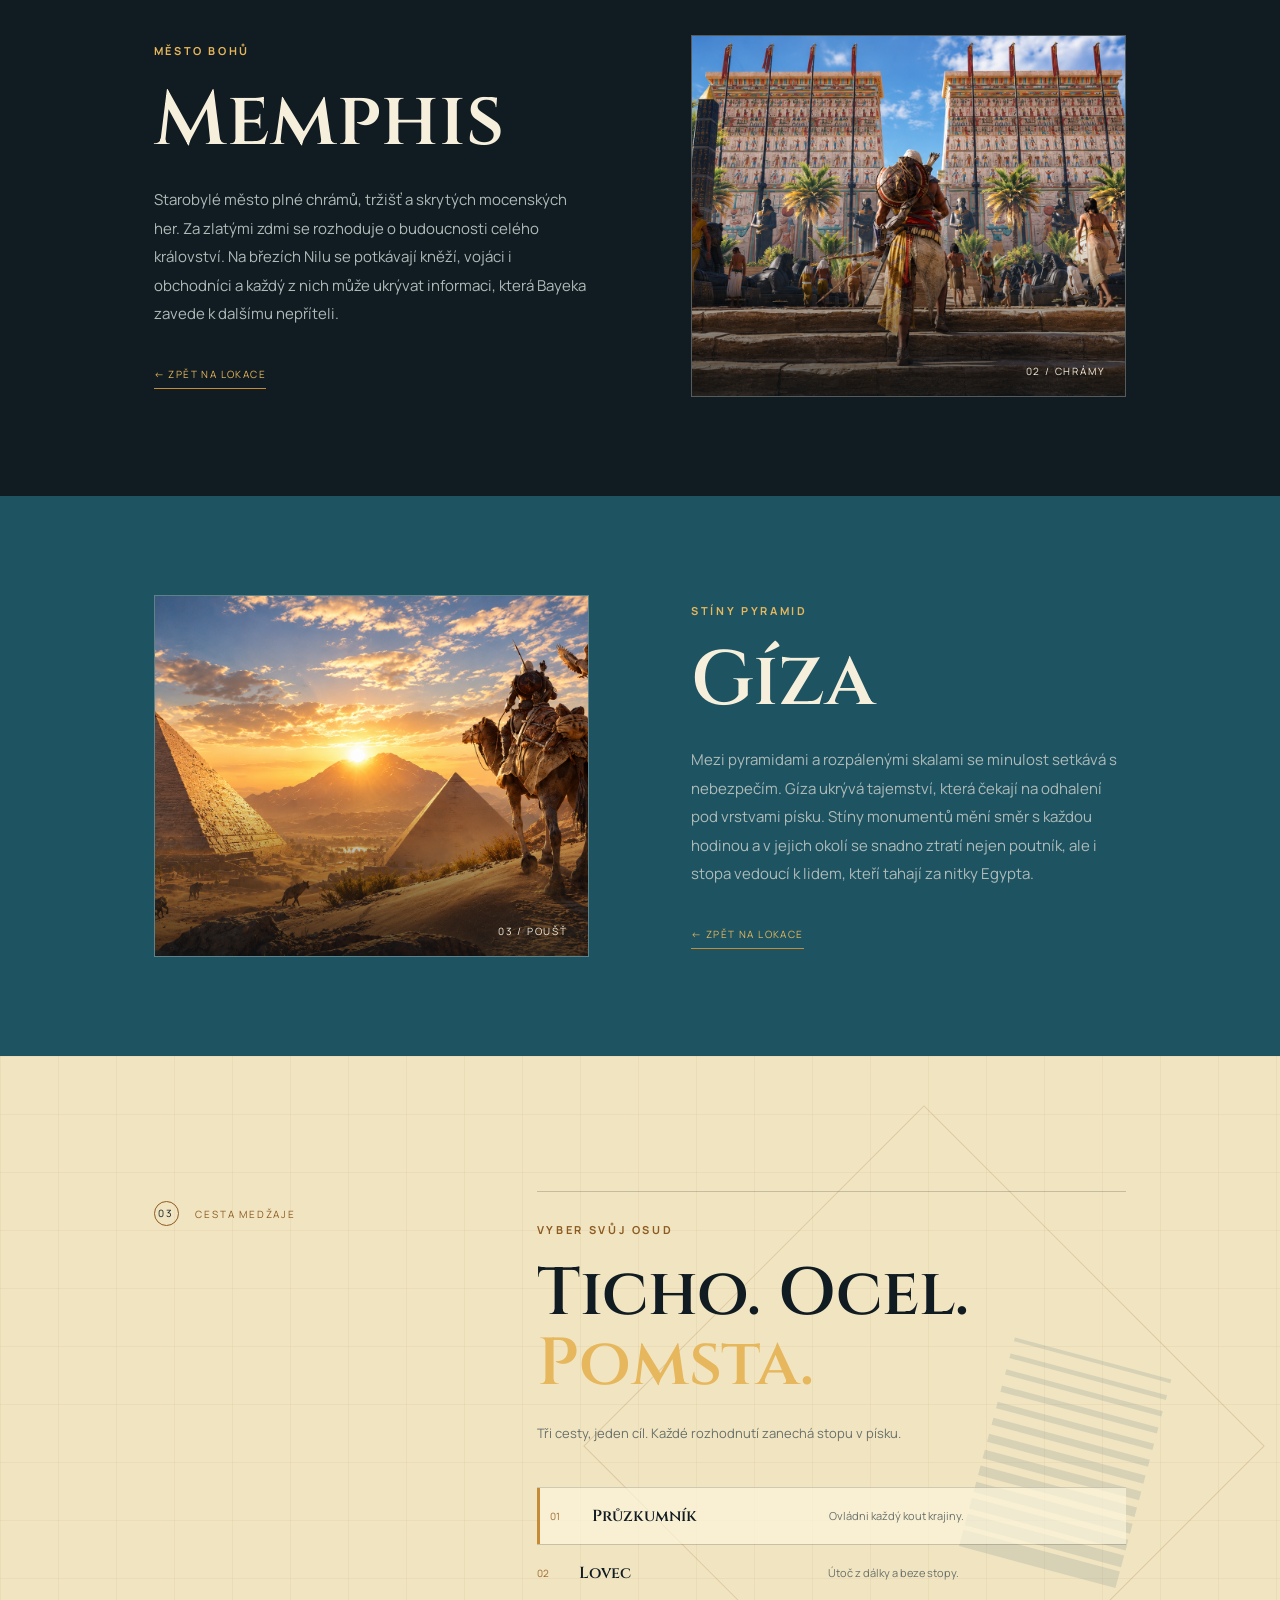
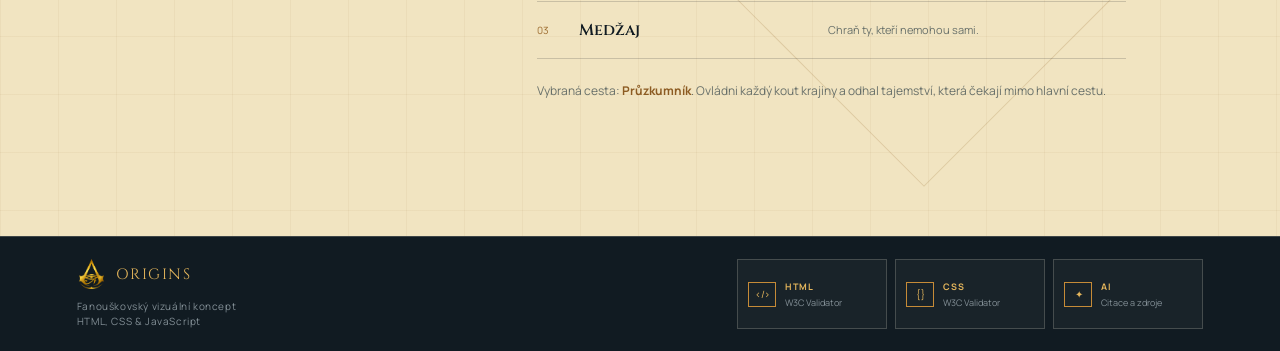
==== commit 4410d0b4: "Enhance accessibility and SEO with Open Graph meta tags, improve navigation with Intersection Observ" ====
--- a/index.html
+++ b/index.html
@@ -6,6 +6,15 @@
   <meta name="viewport" content="width=device-width, initial-scale=1">
   <meta name="description"
     content="Fanouškovský vizuální koncept pro Assassin's Creed Origins — cesta Bayeka po starověkém Egyptě.">
+  <meta name="theme-color" content="#111b22">
+  <link rel="canonical" href="https://daniel-gorcica.github.io/origins/">
+  <meta property="og:type" content="website">
+  <meta property="og:title" content="Origins — Zroď se z písku">
+  <meta property="og:description"
+    content="Fanouškovský vizuální koncept pro Assassin's Creed Origins — cesta Bayeka po starověkém Egyptě.">
+  <meta property="og:image" content="https://daniel-gorcica.github.io/origins/images/intro.png">
+  <meta property="og:url" content="https://daniel-gorcica.github.io/origins/">
+  <meta name="twitter:card" content="summary_large_image">
   <title>Origins — Zroď se z písku</title>
   <link rel="icon" type="image/svg+xml" href="favicon.svg">
   <link rel="preconnect" href="https://fonts.googleapis.com">
@@ -17,10 +26,11 @@
 </head>
 
 <body>
+  <a class="skip-link" href="#top">Přejít na hlavní obsah</a>
   <div class="site-shell">
     <header class="site-header">
       <a class="brand" href="#top" aria-label="Origins, úvod">
-        <img class="brand-mark" src="images/logo.png" alt="">
+        <img class="brand-mark" src="images/logo.png" alt="" width="1232" height="1277">
         <span class="brand-copy">
           <strong>ASSASSIN'S CREED</strong>
           <small>ORIGINS</small>
@@ -51,7 +61,8 @@
         </div>
         <div class="hero-art">
           <img class="hero-image" src="images/intro.png"
-            alt="Egyptská krajina s pyramidami, vodou a chrámem při západu slunce">
+            alt="Egyptská krajina s pyramidami, vodou a chrámem při západu slunce" fetchpriority="high"
+            decoding="async" width="1675" height="939">
           <div class="hero-caption"><span>01</span><span class="caption-line"></span><span>SIWA / MEMPHIS</span></div>
         </div>
       </section>
@@ -105,7 +116,8 @@
         </div>
         <div class="location-grid">
           <article class="location-card card-siwa" data-target="siwa" tabindex="0">
-            <img class="location-image" src="images/siwa.png" alt="Pouštní krajina v Siwě">
+            <img class="location-image" src="images/siwa.png" alt="Pouštní krajina v Siwě" loading="lazy"
+              decoding="async" width="1672" height="941">
             <div class="card-number">01</div>
             <div class="card-info">
               <h3>Siwa</h3>
@@ -114,7 +126,8 @@
             <a href="#siwa" aria-label="Více o Siwě">↗</a>
           </article>
           <article class="location-card card-memphis" data-target="memphis" tabindex="0">
-            <img class="location-image" src="images/memphis.png" alt="Starověký Memphis v Egyptě">
+            <img class="location-image" src="images/memphis.png" alt="Starověký Memphis v Egyptě" loading="lazy"
+              decoding="async" width="1731" height="909">
             <div class="card-number">02</div>
             <div class="card-info">
               <h3>Memphis</h3>
@@ -123,7 +136,8 @@
             <a href="#memphis" aria-label="Více o Memphisu">↗</a>
           </article>
           <article class="location-card card-giza" data-target="giza" tabindex="0">
-            <img class="location-image" src="images/Gíza.png" alt="Pyramidy v Gíze">
+            <img class="location-image" src="images/Gíza.png" alt="Pyramidy v Gíze" loading="lazy" decoding="async"
+              width="1672" height="941">
             <div class="card-number">03</div>
             <div class="card-info">
               <h3>Gíza</h3>
@@ -136,7 +150,8 @@
 
       <section class="location-detail detail-siwa" id="siwa" aria-labelledby="siwa-title">
         <div class="detail-image">
-          <img src="images/siwa.png" alt="Pouštní krajina v Siwě">
+          <img src="images/siwa.png" alt="Pouštní krajina v Siwě" loading="lazy" decoding="async" width="1672"
+            height="941">
           <span>01 / OÁZA</span>
         </div>
         <div class="detail-copy">
@@ -159,14 +174,16 @@
           <a class="detail-back" href="#svet">← Zpět na lokace</a>
         </div>
         <div class="detail-image">
-          <img src="images/memphis.png" alt="Starověký Memphis v Egyptě">
+          <img src="images/memphis.png" alt="Starověký Memphis v Egyptě" loading="lazy" decoding="async" width="1731"
+            height="909">
           <span>02 / CHRÁMY</span>
         </div>
       </section>
 
       <section class="location-detail detail-giza" id="giza" aria-labelledby="giza-title">
         <div class="detail-image">
-          <img src="images/Gíza.png" alt="Pyramidy v Gíze s jezdcem na velbloudu">
+          <img src="images/Gíza.png" alt="Pyramidy v Gíze s jezdcem na velbloudu" loading="lazy" decoding="async"
+            width="1672" height="941">
           <span>03 / POUŠŤ</span>
         </div>
         <div class="detail-copy">
@@ -185,11 +202,22 @@
           <p class="eyebrow">Vyber svůj osud</p>
           <h2 id="path-title">Ticho. Ocel.<br><em>Pomsta.</em></h2>
           <p class="path-intro">Tři cesty, jeden cíl. Každé rozhodnutí zanechá stopu v písku.</p>
-          <div class="path-list">
-            <div><span>01</span><strong>Průzkumník</strong><small>Ovládni každý kout krajiny.</small></div>
-            <div><span>02</span><strong>Lovec</strong><small>Útoč z dálky a beze stopy.</small></div>
-            <div><span>03</span><strong>Medžaj</strong><small>Chraň ty, kteří nemohou sami.</small></div>
-          </div>
+          <div class="path-list" role="group" aria-label="Herní styly">
+            <button type="button" class="path-choice is-selected" data-path="Průzkumník"
+              data-description="Ovládni každý kout krajiny a odhal tajemství, která čekají mimo hlavní cestu.">
+              <span>01</span><strong>Průzkumník</strong><small>Ovládni každý kout krajiny.</small>
+            </button>
+            <button type="button" class="path-choice" data-path="Lovec"
+              data-description="Útoč z dálky, využij okolí a zmiz dřív, než nepřítel pochopí, co se stalo.">
+              <span>02</span><strong>Lovec</strong><small>Útoč z dálky a beze stopy.</small>
+            </button>
+            <button type="button" class="path-choice" data-path="Medžaj"
+              data-description="Chraň ty, kteří nemohou sami, a postav se nebezpečí tváří v tvář.">
+              <span>03</span><strong>Medžaj</strong><small>Chraň ty, kteří nemohou sami.</small>
+            </button>
+          </div>
+          <p class="path-status" aria-live="polite">Vybraná cesta: <strong>Průzkumník</strong>. Ovládni každý kout
+            krajiny a odhal tajemství, která čekají mimo hlavní cestu.</p>
         </div>
         <div class="scarab" aria-hidden="true">𓆣</div>
       </section>
@@ -198,29 +226,30 @@
     <footer class="site-footer">
       <div class="footer-intro">
         <div class="footer-brand">
-          <img src="images/logo.png" alt="Logo projektu Origins">
+          <img src="images/logo.png" alt="Logo projektu Origins" width="1232" height="1277">
           <span>ORIGINS</span>
         </div>
         <p>Fanouškovský vizuální koncept<br>HTML, CSS &amp; JavaScript</p>
       </div>
-      <div class="footer-tools" aria-label="Validace a dokumentace projektu">
-        <a class="footer-tool" href="https://validator.w3.org/nu/" target="_blank" rel="noopener noreferrer"
+      <section class="footer-tools" aria-label="Validace a dokumentace projektu">
+        <a class="footer-tool" href="https://validator.w3.org/nu/?doc=https%3A%2F%2Fdaniel-gorcica.github.io%2Forigins" target="_blank" rel="noopener noreferrer"
           aria-label="Otevřít HTML validator W3C">
           <span class="validator-icon">&lt;/&gt;</span>
           <span><strong>HTML</strong><small>W3C Validator</small></span>
         </a>
-        <a class="footer-tool" href="https://jigsaw.w3.org/css-validator/" target="_blank" rel="noopener noreferrer"
+        <a class="footer-tool" href="https://jigsaw.w3.org/css-validator/validator?uri=https%3A%2F%2Fdaniel-gorcica.github.io%2Forigins&profile=css3svg&usermedium=all&warning=1&vextwarning=&lang=cs" target="_blank" rel="noopener noreferrer"
           aria-label="Otevřít CSS validator W3C">
           <span class="validator-icon">{ }</span>
           <span><strong>CSS</strong><small>W3C Validator</small></span>
         </a>
-        <a class="footer-tool footer-citation" href="CITACE.md" aria-label="Otevřít AI citace a zdroje">
+        <a class="footer-tool footer-citation" href="citace.html" aria-label="Otevřít AI citace a zdroje">
           <span class="validator-icon">✦</span>
           <span><strong>AI</strong><small>Citace a zdroje</small></span>
         </a>
-      </div>
+      </section>
     </footer>
   </div>
+  <a class="back-to-top" href="#top" aria-label="Zpět nahoru">↑</a>
   <script src="script.js" defer></script>
 </body>
 
--- a/styles.css
+++ b/styles.css
@@ -17,6 +17,10 @@
 }
 
 html {
+  scroll-padding-top: 92px;
+}
+
+html {
   scroll-behavior: smooth;
 }
 
@@ -39,7 +43,27 @@
 
 .site-shell {
   overflow: hidden;
+  position: relative;
   background: var(--ink);
+}
+
+.skip-link {
+  background: var(--gold-light);
+  color: var(--ink);
+  left: 1rem;
+  padding: 10px 14px;
+  position: fixed;
+  top: -100px;
+  z-index: 10;
+}
+
+.skip-link:focus {
+  top: 1rem;
+}
+
+:focus-visible {
+  outline: 2px solid var(--gold-light);
+  outline-offset: 4px;
 }
 
 .site-header {
@@ -133,6 +157,15 @@
   text-shadow: 0 2px 14px rgba(230, 183, 92, .45);
 }
 
+.main-nav a.is-active {
+  color: var(--gold-light);
+}
+
+.main-nav a.is-active::after {
+  transform: scaleX(1);
+  transform-origin: left;
+}
+
 .hero {
   background: radial-gradient(circle at 80% 33%, rgba(198, 139, 55, .16), transparent 34%), var(--ink);
   display: grid;
@@ -328,7 +361,7 @@
   height: 70px;
   overflow: hidden;
   pointer-events: none;
-  position: fixed;
+  position: absolute;
   top: 0;
   width: 100%;
   z-index: 2;
@@ -855,7 +888,8 @@
   max-width: 600px;
 }
 
-.path-list div {
+.path-list div,
+.path-choice {
   align-items: center;
   border-top: 1px solid rgba(17, 27, 34, .18);
   display: grid;
@@ -870,7 +904,43 @@
   padding-right: 13px;
 }
 
-.path-list div:last-child {
+.path-choice {
+  background: transparent;
+  border: 0;
+  border-top: 1px solid rgba(17, 27, 34, .18);
+  color: inherit;
+  cursor: pointer;
+  font: inherit;
+  text-align: left;
+  width: 100%;
+}
+
+.path-choice:hover,
+.path-choice:focus-visible,
+.path-choice.is-selected {
+  background: rgba(255, 248, 224, .62);
+  padding-left: 13px;
+  padding-right: 13px;
+}
+
+.path-choice.is-selected {
+  box-shadow: inset 3px 0 var(--gold);
+}
+
+.path-status {
+  color: #68706a;
+  font-size: 12px;
+  line-height: 1.7;
+  margin: 22px 0 0;
+  max-width: 600px;
+}
+
+.path-status strong {
+  color: #8c5b22;
+}
+
+.path-list div:last-child,
+.path-choice:last-child {
   border-bottom: 1px solid rgba(17, 27, 34, .18);
 }
 
@@ -1001,6 +1071,36 @@
   margin-top: 3px;
 }
 
+.back-to-top {
+  align-items: center;
+  background: var(--gold);
+  bottom: 22px;
+  color: var(--ink);
+  display: flex;
+  font-size: 22px;
+  height: 42px;
+  justify-content: center;
+  opacity: 0;
+  pointer-events: none;
+  position: fixed;
+  right: 22px;
+  transform: translateY(12px);
+  transition: opacity .25s ease, transform .25s ease, background .25s ease;
+  width: 42px;
+  z-index: 6;
+}
+
+.back-to-top.is-visible {
+  opacity: 1;
+  pointer-events: auto;
+  transform: translateY(0);
+}
+
+.back-to-top:hover,
+.back-to-top:focus-visible {
+  background: var(--gold-light);
+}
+
 @media (max-width: 760px) {
   .site-header {
     align-items: flex-start;
@@ -1152,7 +1252,8 @@
     max-width: none;
   }
 
-  .path-list div {
+  .path-list div,
+  .path-choice {
     gap: 8px;
     grid-template-columns: 30px 1fr;
   }
@@ -1175,6 +1276,11 @@
     font-size: 180px;
     right: 0;
     top: 10%;
+  }
+
+  .back-to-top {
+    bottom: 14px;
+    right: 14px;
   }
 
   .site-footer {
@@ -1204,4 +1310,11 @@
   .scroll-cue {
     animation: none;
   }
+
+  *,
+  *::before,
+  *::after {
+    scroll-behavior: auto !important;
+    transition-duration: .01ms !important;
+  }
 }
